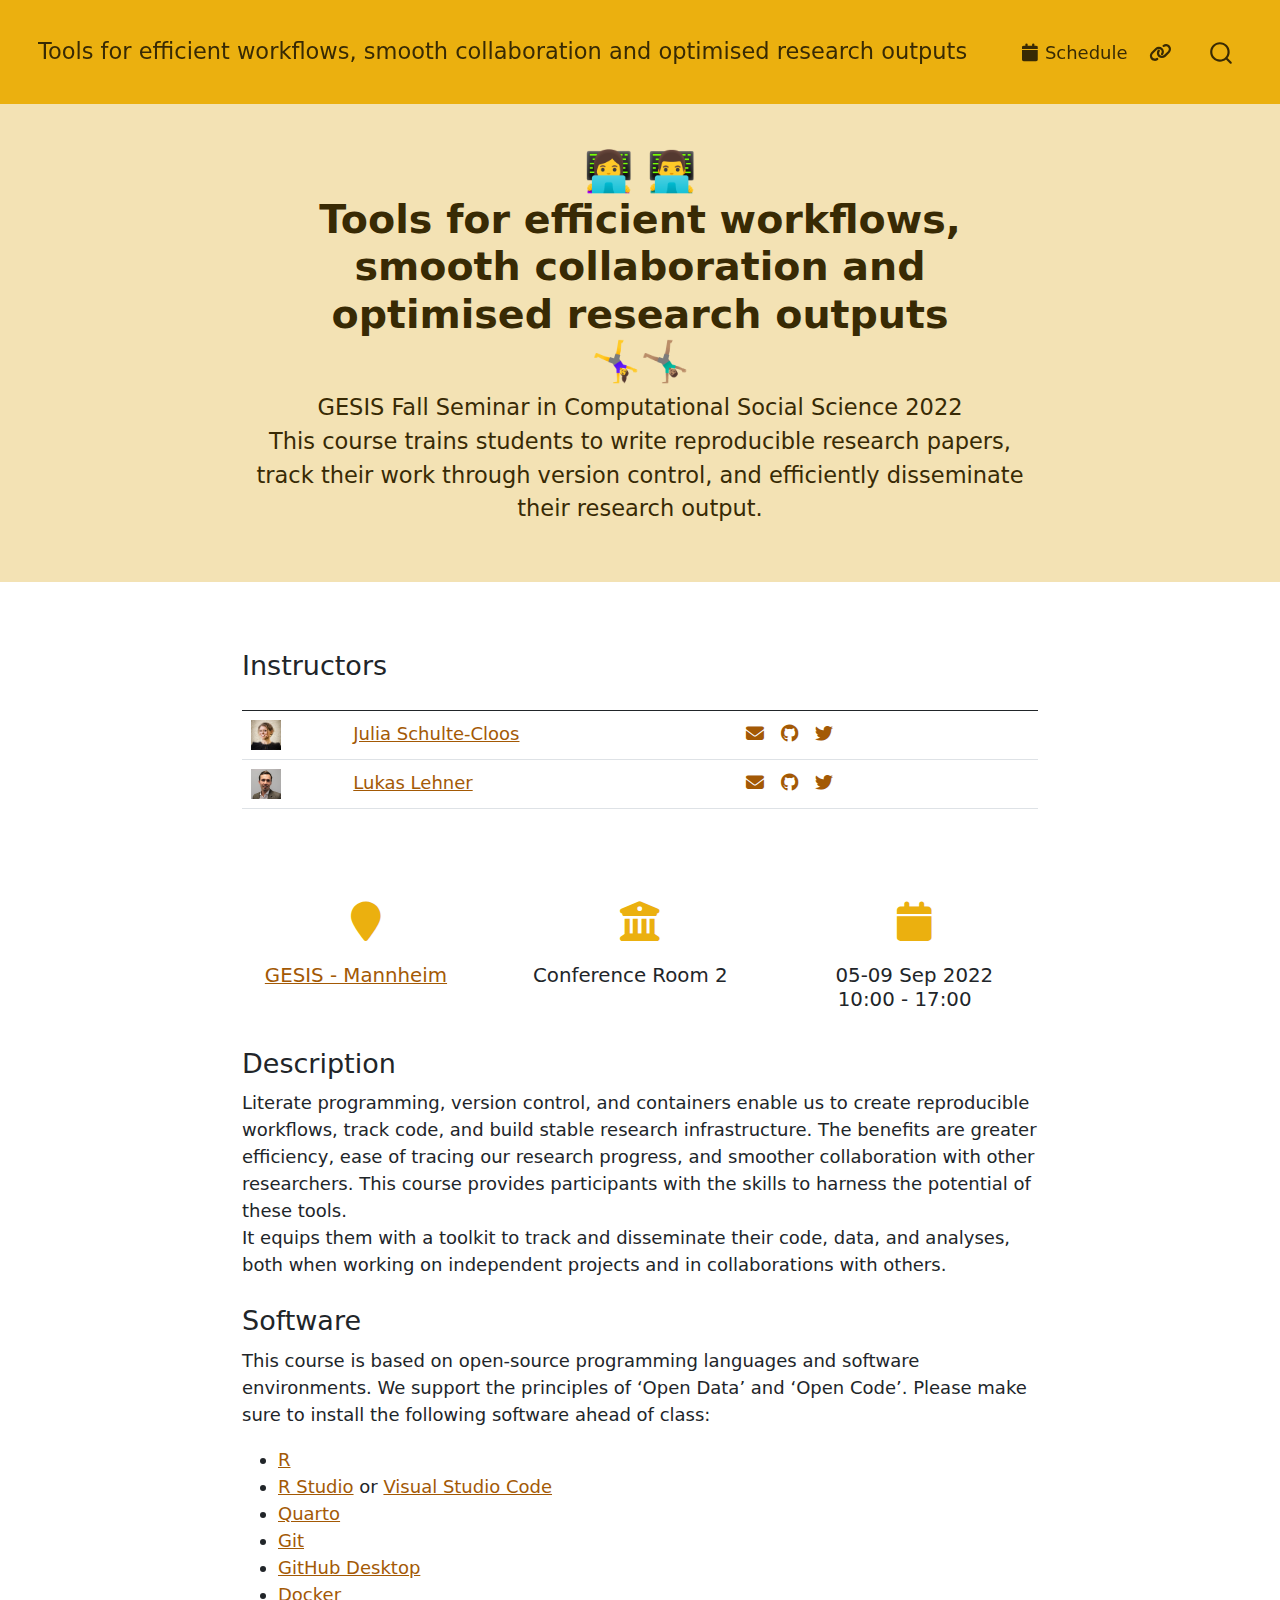
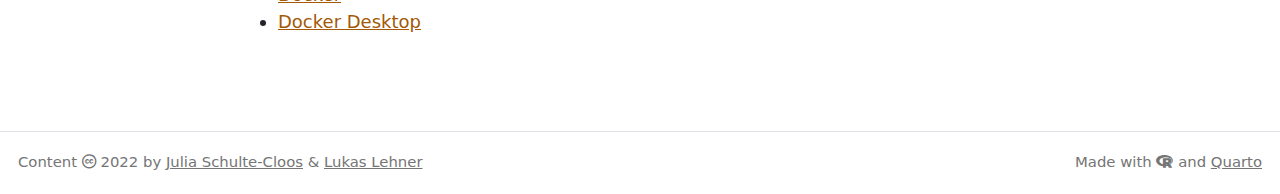
==== docs/index.html @ d8588c0c "Initial setup of course website" ====
<!DOCTYPE html>
<html xmlns="http://www.w3.org/1999/xhtml" lang="en" xml:lang="en"><head>

<meta charset="utf-8">
<meta name="generator" content="quarto-1.0.38">

<meta name="viewport" content="width=device-width, initial-scale=1.0, user-scalable=yes">


<title>Tools for efficient workflows, smooth collaboration and optimised research outputs - 👩‍💻 👨‍💻  Tools for efficient workflows, smooth collaboration and optimised research outputs  🤸‍♀️🤸🏽‍♂️</title>
<style>
code{white-space: pre-wrap;}
span.smallcaps{font-variant: small-caps;}
span.underline{text-decoration: underline;}
div.column{display: inline-block; vertical-align: top; width: 50%;}
div.hanging-indent{margin-left: 1.5em; text-indent: -1.5em;}
ul.task-list{list-style: none;}
</style>


<script src="site_libs/quarto-nav/quarto-nav.js"></script>
<script src="site_libs/clipboard/clipboard.min.js"></script>
<script src="site_libs/quarto-search/autocomplete.umd.js"></script>
<script src="site_libs/quarto-search/fuse.min.js"></script>
<script src="site_libs/quarto-search/quarto-search.js"></script>
<meta name="quarto:offset" content="./">
<link href=".//img/favicon.ico" rel="icon">
<script src="site_libs/quarto-html/quarto.js"></script>
<script src="site_libs/quarto-html/popper.min.js"></script>
<script src="site_libs/quarto-html/tippy.umd.min.js"></script>
<script src="site_libs/quarto-html/anchor.min.js"></script>
<link href="site_libs/quarto-html/tippy.css" rel="stylesheet">
<link href="site_libs/quarto-html/quarto-syntax-highlighting.css" rel="stylesheet" id="quarto-text-highlighting-styles">
<script src="site_libs/bootstrap/bootstrap.min.js"></script>
<link href="site_libs/bootstrap/bootstrap-icons.css" rel="stylesheet">
<link href="site_libs/bootstrap/bootstrap.min.css" rel="stylesheet" id="quarto-bootstrap" data-mode="light">
<link href="site_libs/quarto-contrib/fontawesome6-0.1.0/all.css" rel="stylesheet">
<link href="site_libs/quarto-contrib/fontawesome6-0.1.0/latex-fontsize.css" rel="stylesheet">
<script id="quarto-search-options" type="application/json">{
  "location": "navbar",
  "copy-button": false,
  "collapse-after": 3,
  "panel-placement": "end",
  "type": "overlay",
  "limit": 20,
  "language": {
    "search-no-results-text": "No results",
    "search-matching-documents-text": "matching documents",
    "search-copy-link-title": "Copy link to search",
    "search-hide-matches-text": "Hide additional matches",
    "search-more-match-text": "more match in this document",
    "search-more-matches-text": "more matches in this document",
    "search-clear-button-title": "Clear",
    "search-detached-cancel-button-title": "Cancel",
    "search-submit-button-title": "Submit"
  }
}</script>
<style>
    .quarto-title-block .quarto-title-banner {
      background: #f3e2b4;
    }
    </style>


<link rel="stylesheet" href="styles.css">
<meta property="og:title" content="Tools for efficient workflows, smooth collaboration and optimised research outputs - 👩‍💻 👨‍💻  Tools for efficient workflows, smooth collaboration and optimised research outputs  🤸‍♀️🤸🏽‍♂️">
<meta property="og:description" content="GESIS Fall Seminar in Computational Social Science 2022 This course trains students to write reproducible research papers, track their work through version control, and efficiently disseminate their research output.">
<meta property="og:image" content="https://jschultecloos.github.io/gesis-22-research-infrastructure-tools/img/twitter.png">
<meta property="og:site-name" content="Tools for efficient workflows, smooth collaboration and optimised research outputs">
<meta property="og:locale" content="en_US">
<meta property="og:image:height" content="447">
<meta property="og:image:width" content="800">
<meta name="twitter:title" content="Tools for efficient workflows, smooth collaboration and optimised research outputs - 👩‍💻 👨‍💻  Tools for efficient workflows, smooth collaboration and optimised research outputs  🤸‍♀️🤸🏽‍♂️">
<meta name="twitter:description" content="GESIS Fall Seminar in Computational Social Science 2022 This course trains students to write reproducible research papers, track their work through version control, and efficiently disseminate their research output.">
<meta name="twitter:image" content="https://jschultecloos.github.io/gesis-22-research-infrastructure-tools/img/twitter.png">
<meta name="twitter:creator" content="@jschultecloos">
<meta name="twitter:card" content="summary_large_image">
<meta name="twitter:image-height" content="447">
<meta name="twitter:image-width" content="800">
</head>

<body class="nav-fixed fullcontent">

<div id="quarto-search-results"></div>
  <header id="quarto-header" class="headroom fixed-top">
    <nav class="navbar navbar-expand-lg navbar-dark ">
      <div class="navbar-container container-fluid">
      <a class="navbar-brand" href="./index.html">
    <span class="navbar-title">Tools for efficient workflows, smooth collaboration and optimised research outputs</span>
  </a>
          <button class="navbar-toggler" type="button" data-bs-toggle="collapse" data-bs-target="#navbarCollapse" aria-controls="navbarCollapse" aria-expanded="false" aria-label="Toggle navigation" onclick="if (window.quartoToggleHeadroom) { window.quartoToggleHeadroom(); }">
  <span class="navbar-toggler-icon"></span>
</button>
          <div class="collapse navbar-collapse" id="navbarCollapse">
            <ul class="navbar-nav navbar-nav-scroll ms-auto">
  <li class="nav-item">
    <a class="nav-link" href="./schedule.html"><i class="fa-solid fa-calendar" aria-hidden="true"></i> Schedule</a>
  </li>  
  <li class="nav-item">
    <a class="nav-link" href="https://training.gesis.org/?site=pDetails&amp;child=full&amp;pID=0xB75F899267F14C648AED7D43EBFF3BFB&amp;subID=0x0ECFCCE392F64C7281C5FDE598767F2F"><i class="fa-solid fa-link" aria-hidden="true"></i></a>
  </li>  
</ul>
              <div id="quarto-search" class="" title="Search"></div>
          </div> <!-- /navcollapse -->
      </div> <!-- /container-fluid -->
    </nav>
</header>
<!-- content -->
<header id="title-block-header" class="quarto-title-block default page-columns page-full">
  <div class="quarto-title-banner page-columns page-full">
    <div class="quarto-title column-body">
      <h1 class="title">👩‍💻 👨‍💻 <br> Tools for efficient workflows, smooth collaboration and optimised research outputs <br> 🤸‍♀️🤸🏽‍♂️</h1>
            <p class="subtitle lead">GESIS Fall Seminar in Computational Social Science 2022 <br>This course trains students to write reproducible research papers, track their work through version control, and efficiently disseminate their research output.</p>
                      </div>
  </div>
    
  
  <div class="quarto-title-meta">

      
      
    </div>
    
  
  </header><div id="quarto-content" class="quarto-container page-columns page-rows-contents page-layout-article page-navbar">
<!-- sidebar -->
<!-- margin-sidebar -->
    
<!-- main -->
<main class="content quarto-banner-title-block" id="quarto-document-content">




<section id="instructors" class="level3">
<h3 class="anchored" data-anchor-id="instructors">Instructors</h3>
<table class="table">
<thead>
<tr class="header">
<th><span></span></th>
<th><span></span></th>
<th><span></span></th>
<th><span></span></th>
<th><span></span></th>
</tr>
</thead>
<tbody>
<tr class="odd">
<td><img src="./img/jsc.png" class="img-fluid" width="30"></td>
<td><a href="https://jschultecloos.github.io">Julia Schulte-Cloos</a></td>
<td><a href="mailto:julia.schulte-cloos@eui.eu" title="email"><i class="fa-solid fa-envelope" aria-hidden="true"></i></a> &nbsp; <a href="https://github.com/jschultecloos" title="GitHub"><i class="fa-brands fa-github" aria-hidden="true"></i></a> &nbsp; <a href="https://twitter.com/jschultecloos" title="Twitter"><i class="fa-brands fa-twitter" aria-hidden="true"></i></a></td>
<td></td>
<td></td>
</tr>
<tr class="even">
<td><img src="./img/ll.png" class="img-fluid" width="30"></td>
<td><a href="https://lukaslehner.github.io">Lukas Lehner</a></td>
<td><a href="mailto:lukas.lehner@spi.ox.ac.uk" title="email"><i class="fa-solid fa-envelope" aria-hidden="true"></i></a> &nbsp; <a href="https://github.com/lukaslehner" title="GitHub"><i class="fa-brands fa-github" aria-hidden="true"></i></a> &nbsp; <a href="https://twitter.com/lukasLehner_" title="Twitter"><i class="fa-brands fa-twitter" aria-hidden="true"></i></a></td>
<td></td>
<td></td>
</tr>
</tbody>
</table>
<div class="grid">
<div class="g-col-12 g-col-sm-6 g-col-md-4">
<p><br></p>
<section id="fa-location-pin" class="level1 icon">
<h1 class="icon"><i class="fa-solid fa-location-pin" aria-hidden="true"></i></h1>
<section id="var-course.location" class="level5 center">
<h5 class="center anchored" data-anchor-id="var-course.location"><a href="https://goo.gl/maps/UKUtsYqaqkYZcK23A">GESIS - Mannheim</a></h5>
</section>
</section>
</div>
<div class="g-col-12 g-col-sm-6 g-col-md-4">
<p><br></p>
<section id="fa-university" class="level1 icon">
<h1 class="icon"><i class="fa-solid fa-university" aria-hidden="true"></i></h1>
<section id="var-course.room" class="level5 center">
<h5 class="center anchored" data-anchor-id="var-course.room">Conference Room 2</h5>
</section>
</section>
</div>
<div class="g-col-12 g-col-sm-6 g-col-md-4">
<p><br></p>
<section id="fa-calendar" class="level1 icon">
<h1 class="icon"><i class="fa-solid fa-calendar" aria-hidden="true"></i></h1>
<section id="var-course.time" class="level5 center">
<h5 class="center anchored" data-anchor-id="var-course.time">05-09 Sep 2022 <br>10:00 - 17:00</h5>
</section>
</section>
</div>
</div>
</section>
<section id="description" class="level3">
<h3 class="anchored" data-anchor-id="description">Description</h3>
<p>Literate programming, version control, and containers enable us to create reproducible workflows, track code, and build stable research infrastructure. The benefits are greater efficiency, ease of tracing our research progress, and smoother collaboration with other researchers. This course provides participants with the skills to harness the potential of these tools.<br>
It equips them with a toolkit to track and disseminate their code, data, and analyses, both when working on independent projects and in collaborations with others.</p>
</section>
<section id="software" class="level3">
<h3 class="anchored" data-anchor-id="software">Software</h3>
<p>This course is based on open-source programming languages and software environments. We support the principles of ‘Open Data’ and ‘Open Code’. Please make sure to install the following software ahead of class:</p>
<ul>
<li><a href="https://www.r-project.org/">R</a></li>
<li><a href="https://www.rstudio.com/products/rstudio/download/">R Studio</a> or <a href="https://visualstudio.microsoft.com/downloads/">Visual Studio Code</a></li>
<li><a href="https://quarto.org/docs/download/index.html">Quarto</a></li>
<li><a href="https://git-scm.com/book/en/v2/Getting-Started-Installing-Git">Git</a></li>
<li><a href="https://desktop.github.com/">GitHub Desktop</a></li>
<li><a href="https://docs.docker.com/engine/install/">Docker</a></li>
<li><a href="https://www.docker.com/products/docker-desktop/">Docker Desktop</a></li>
</ul>


</section>

</main> <!-- /main -->
<script id="quarto-html-after-body" type="application/javascript">
window.document.addEventListener("DOMContentLoaded", function (event) {
  const toggleBodyColorMode = (bsSheetEl) => {
    const mode = bsSheetEl.getAttribute("data-mode");
    const bodyEl = window.document.querySelector("body");
    if (mode === "dark") {
      bodyEl.classList.add("quarto-dark");
      bodyEl.classList.remove("quarto-light");
    } else {
      bodyEl.classList.add("quarto-light");
      bodyEl.classList.remove("quarto-dark");
    }
  }
  const toggleBodyColorPrimary = () => {
    const bsSheetEl = window.document.querySelector("link#quarto-bootstrap");
    if (bsSheetEl) {
      toggleBodyColorMode(bsSheetEl);
    }
  }
  toggleBodyColorPrimary();  
  const icon = "";
  const anchorJS = new window.AnchorJS();
  anchorJS.options = {
    placement: 'right',
    icon: icon
  };
  anchorJS.add('.anchored');
  const clipboard = new window.ClipboardJS('.code-copy-button', {
    target: function(trigger) {
      return trigger.previousElementSibling;
    }
  });
  clipboard.on('success', function(e) {
    // button target
    const button = e.trigger;
    // don't keep focus
    button.blur();
    // flash "checked"
    button.classList.add('code-copy-button-checked');
    var currentTitle = button.getAttribute("title");
    button.setAttribute("title", "Copied!");
    setTimeout(function() {
      button.setAttribute("title", currentTitle);
      button.classList.remove('code-copy-button-checked');
    }, 1000);
    // clear code selection
    e.clearSelection();
  });
  function tippyHover(el, contentFn) {
    const config = {
      allowHTML: true,
      content: contentFn,
      maxWidth: 500,
      delay: 100,
      arrow: false,
      appendTo: function(el) {
          return el.parentElement;
      },
      interactive: true,
      interactiveBorder: 10,
      theme: 'quarto',
      placement: 'bottom-start'
    };
    window.tippy(el, config); 
  }
  const noterefs = window.document.querySelectorAll('a[role="doc-noteref"]');
  for (var i=0; i<noterefs.length; i++) {
    const ref = noterefs[i];
    tippyHover(ref, function() {
      let href = ref.getAttribute('href');
      try { href = new URL(href).hash; } catch {}
      const id = href.replace(/^#\/?/, "");
      const note = window.document.getElementById(id);
      return note.innerHTML;
    });
  }
  var bibliorefs = window.document.querySelectorAll('a[role="doc-biblioref"]');
  for (var i=0; i<bibliorefs.length; i++) {
    const ref = bibliorefs[i];
    const cites = ref.parentNode.getAttribute('data-cites').split(' ');
    tippyHover(ref, function() {
      var popup = window.document.createElement('div');
      cites.forEach(function(cite) {
        var citeDiv = window.document.createElement('div');
        citeDiv.classList.add('hanging-indent');
        citeDiv.classList.add('csl-entry');
        var biblioDiv = window.document.getElementById('ref-' + cite);
        if (biblioDiv) {
          citeDiv.innerHTML = biblioDiv.innerHTML;
        }
        popup.appendChild(citeDiv);
      });
      return popup.innerHTML;
    });
  }
});
</script>
</div> <!-- /content -->
<footer class="footer">
  <div class="nav-footer">
    <div class="nav-footer-left">Content <i class="fa-brands fa-creative-commons" aria-hidden="true"></i> 2022 by <a href="https://jschultecloos.github.io">Julia Schulte-Cloos</a> &amp; <a href="https://lukaslehner.github.io">Lukas Lehner</a></div>   
    <div class="nav-footer-right">Made with <i class="fa-brands fa-r-project" aria-hidden="true"></i> and <a href="https://quarto.org/">Quarto</a><br></div>
  </div>
</footer>



</body></html>
---- docs/site_libs/quarto-html/tippy.css ----
.tippy-box[data-animation=fade][data-state=hidden]{opacity:0}[data-tippy-root]{max-width:calc(100vw - 10px)}.tippy-box{position:relative;background-color:#333;color:#fff;border-radius:4px;font-size:14px;line-height:1.4;white-space:normal;outline:0;transition-property:transform,visibility,opacity}.tippy-box[data-placement^=top]>.tippy-arrow{bottom:0}.tippy-box[data-placement^=top]>.tippy-arrow:before{bottom:-7px;left:0;border-width:8px 8px 0;border-top-color:initial;transform-origin:center top}.tippy-box[data-placement^=bottom]>.tippy-arrow{top:0}.tippy-box[data-placement^=bottom]>.tippy-arrow:before{top:-7px;left:0;border-width:0 8px 8px;border-bottom-color:initial;transform-origin:center bottom}.tippy-box[data-placement^=left]>.tippy-arrow{right:0}.tippy-box[data-placement^=left]>.tippy-arrow:before{border-width:8px 0 8px 8px;border-left-color:initial;right:-7px;transform-origin:center left}.tippy-box[data-placement^=right]>.tippy-arrow{left:0}.tippy-box[data-placement^=right]>.tippy-arrow:before{left:-7px;border-width:8px 8px 8px 0;border-right-color:initial;transform-origin:center right}.tippy-box[data-inertia][data-state=visible]{transition-timing-function:cubic-bezier(.54,1.5,.38,1.11)}.tippy-arrow{width:16px;height:16px;color:#333}.tippy-arrow:before{content:"";position:absolute;border-color:transparent;border-style:solid}.tippy-content{position:relative;padding:5px 9px;z-index:1}
---- docs/site_libs/quarto-html/quarto-syntax-highlighting.css ----
/* quarto syntax highlight colors */
:root {
  --quarto-hl-al-color: #ff5555;
  --quarto-hl-an-color: #75715e;
  --quarto-hl-at-color: #f92672;
  --quarto-hl-bn-color: #ae81ff;
  --quarto-hl-bu-color: #66D9EF;
  --quarto-hl-ch-color: #e6db74;
  --quarto-hl-co-color: #75715e;
  --quarto-hl-cv-color: #75715e;
  --quarto-hl-cn-color: #ae81ff;
  --quarto-hl-cf-color: #f92672;
  --quarto-hl-dt-color: #66d9ef;
  --quarto-hl-dv-color: #ae81ff;
  --quarto-hl-do-color: #75715e;
  --quarto-hl-er-color: #ff5555;
  --quarto-hl-ex-color: #a6e22e;
  --quarto-hl-fl-color: #ae81ff;
  --quarto-hl-fu-color: #a6e22e;
  --quarto-hl-im-color: #f92672;
  --quarto-hl-in-color: #f1fa8c;
  --quarto-hl-kw-color: #f92672;
  --quarto-hl-op-color: #f8f8f2;
  --quarto-hl-pp-color: #f92672;
  --quarto-hl-re-color: #75715e;
  --quarto-hl-sc-color: #ae81ff;
  --quarto-hl-ss-color: #e6db74;
  --quarto-hl-st-color: #e6db74;
  --quarto-hl-va-color: #f8f8f2;
  --quarto-hl-vs-color: #e6db74;
  --quarto-hl-wa-color: #ff5555;
}

/* other quarto variables */
:root {
  --quarto-font-monospace: SFMono-Regular, Menlo, Monaco, Consolas, "Liberation Mono", "Courier New", monospace;
}

code span.al {
  font-weight: bold;
  color: #ff5555;
}

code span.an {
  color: #75715e;
}

code span.at {
  color: #f92672;
}

code span.bn {
  color: #ae81ff;
}

code span.bu {
  color: #66D9EF;
}

code span.ch {
  color: #e6db74;
}

code span.co {
  color: #75715e;
}

code span.cv {
  color: #75715e;
}

code span.cn {
  color: #ae81ff;
}

code span.cf {
  color: #f92672;
}

code span.dt {
  font-style: italic;
  color: #66d9ef;
}

code span.dv {
  color: #ae81ff;
}

code span.do {
  color: #75715e;
}

code span.er {
  color: #ff5555;
  text-decoration: underline;
}

code span.ex {
  font-weight: bold;
  color: #a6e22e;
}

code span.fl {
  color: #ae81ff;
}

code span.fu {
  color: #a6e22e;
}

code span.im {
  color: #f92672;
}

code span.in {
  color: #f1fa8c;
}

code span.kw {
  color: #f92672;
}

pre > code.sourceCode > span {
  color: #f8f8f2;
}

code span {
  color: #f8f8f2;
}

code.sourceCode > span {
  color: #f8f8f2;
}

div.sourceCode,
div.sourceCode pre.sourceCode {
  color: #f8f8f2;
}

code span.op {
  color: #f8f8f2;
}

code span.pp {
  color: #f92672;
}

code span.re {
  color: #75715e;
}

code span.sc {
  color: #ae81ff;
}

code span.ss {
  color: #e6db74;
}

code span.st {
  color: #e6db74;
}

code span.va {
  color: #f8f8f2;
}

code span.vs {
  color: #e6db74;
}

code span.wa {
  color: #ff5555;
}

.prevent-inlining {
  content: "</";
}

/*# sourceMappingURL=debc5d5d77c3f9108843748ff7464032.css.map */
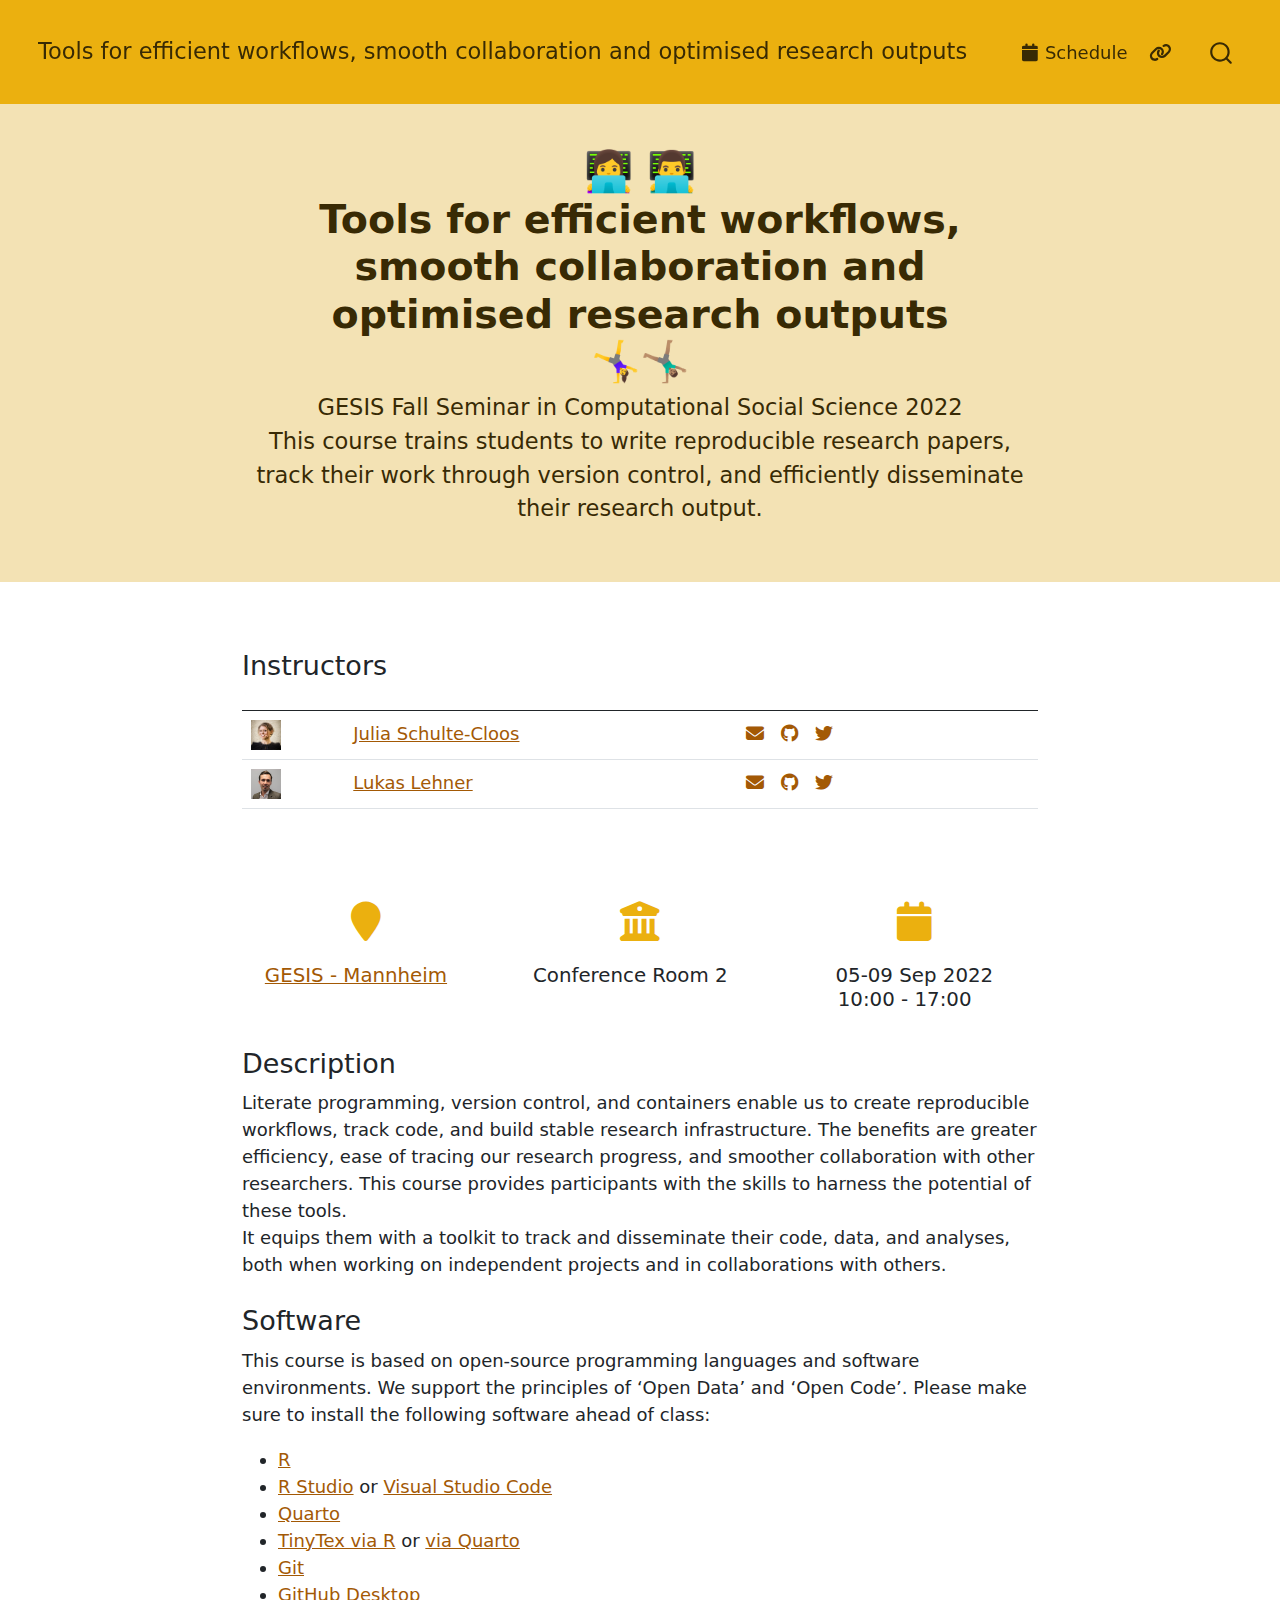
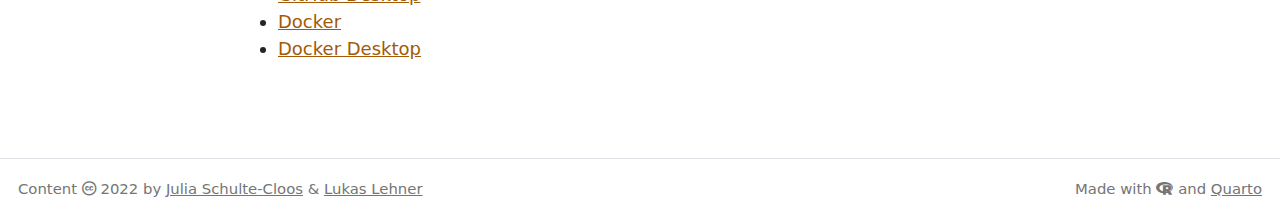
==== commit 16e9515c: "include links to tinytex installation" ====
--- a/docs/index.html
+++ b/docs/index.html
@@ -203,6 +203,7 @@
 <li><a href="https://www.r-project.org/">R</a></li>
 <li><a href="https://www.rstudio.com/products/rstudio/download/">R Studio</a> or <a href="https://visualstudio.microsoft.com/downloads/">Visual Studio Code</a></li>
 <li><a href="https://quarto.org/docs/download/index.html">Quarto</a></li>
+<li><a href="https://bookdown.org/yihui/rmarkdown-cookbook/install-latex.html">TinyTex via R</a> or <a href="https://quarto.org/docs/output-formats/pdf-engine.html#installing-tex">via Quarto</a></li>
 <li><a href="https://git-scm.com/book/en/v2/Getting-Started-Installing-Git">Git</a></li>
 <li><a href="https://desktop.github.com/">GitHub Desktop</a></li>
 <li><a href="https://docs.docker.com/engine/install/">Docker</a></li>
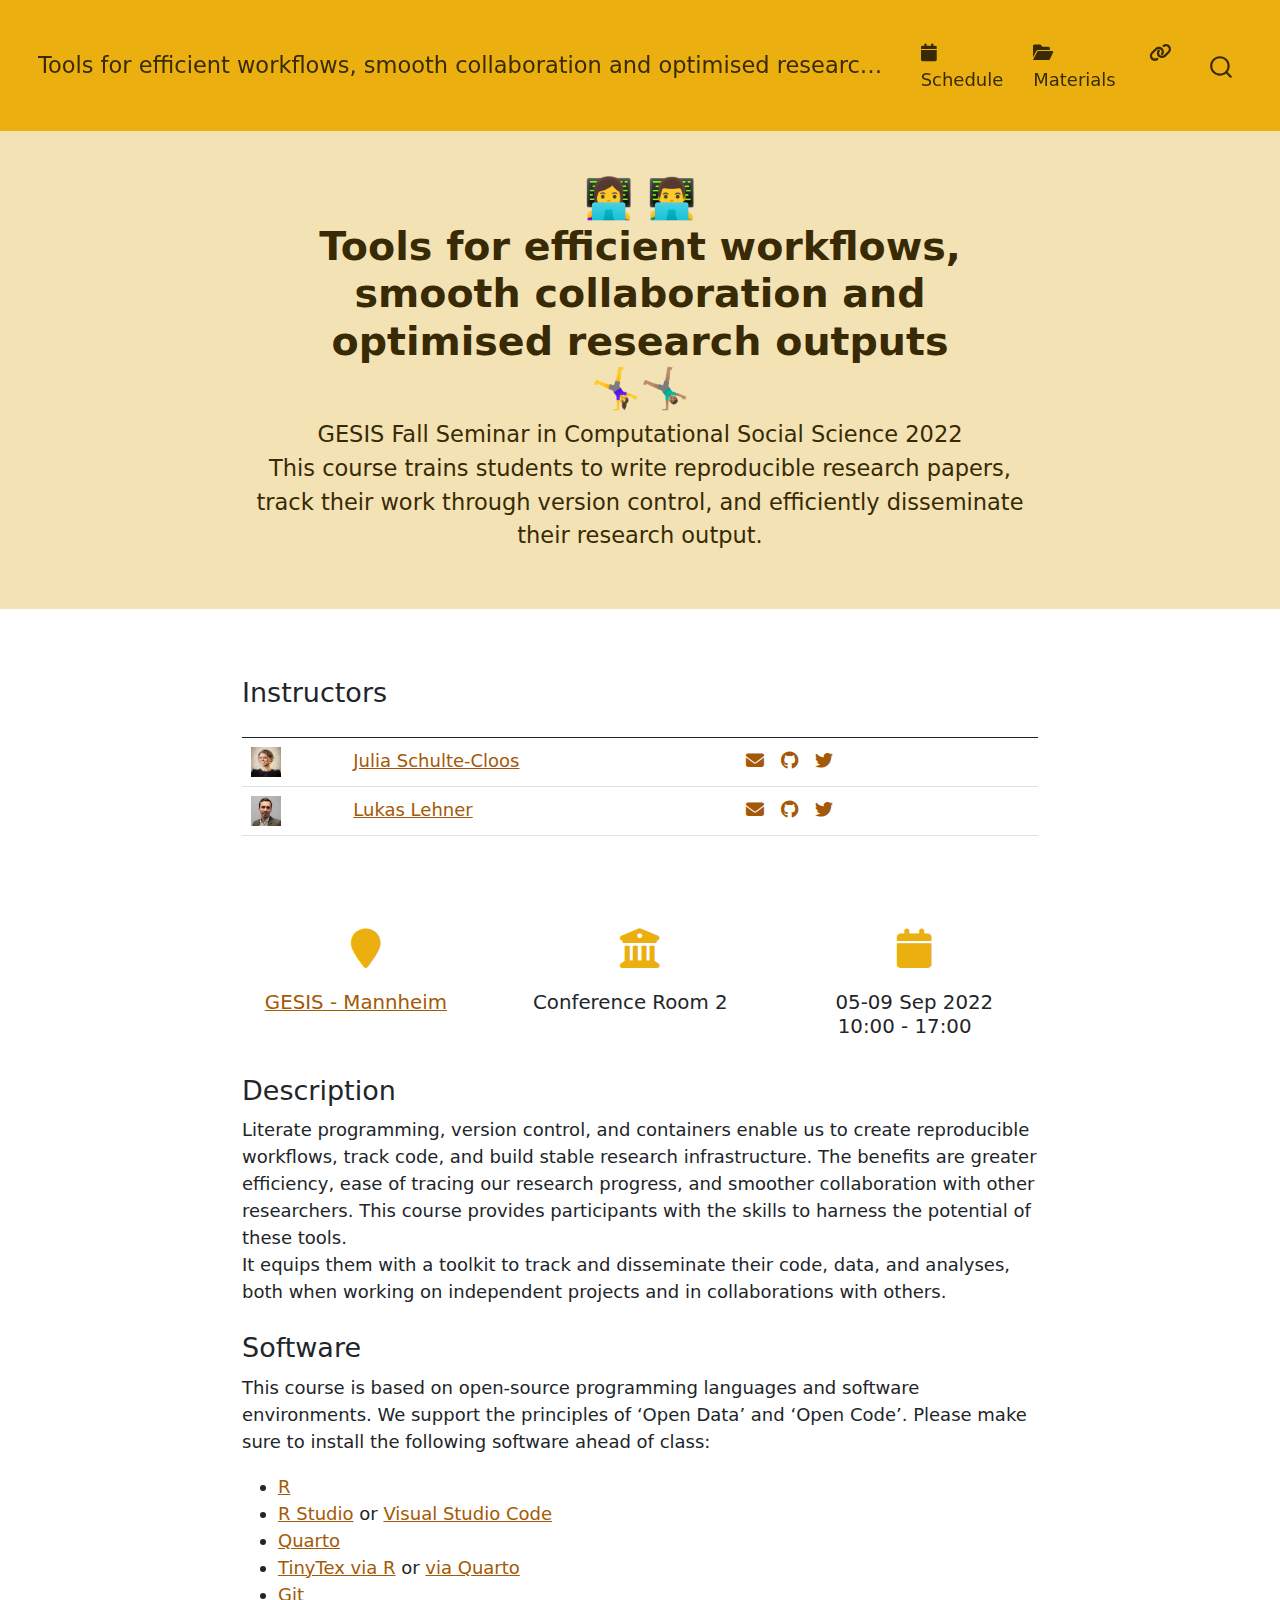
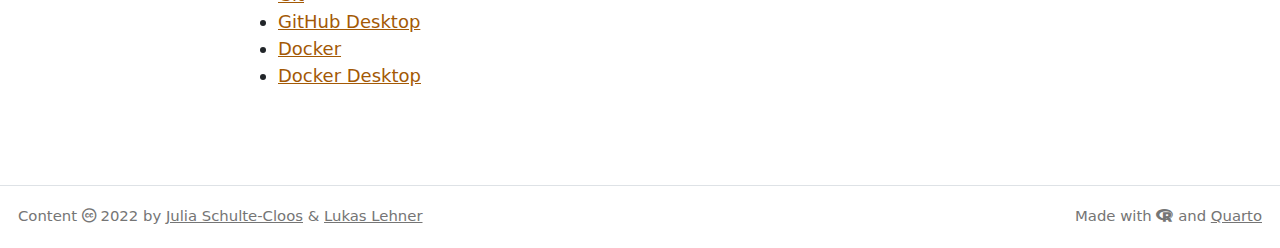
==== commit 209a910b: "add: slides lecture 5" ====
--- a/docs/index.html
+++ b/docs/index.html
@@ -2,7 +2,7 @@
 <html xmlns="http://www.w3.org/1999/xhtml" lang="en" xml:lang="en"><head>
 
 <meta charset="utf-8">
-<meta name="generator" content="quarto-1.0.38">
+<meta name="generator" content="quarto-1.0.35">
 
 <meta name="viewport" content="width=device-width, initial-scale=1.0, user-scalable=yes">
 
@@ -55,6 +55,15 @@
     "search-submit-button-title": "Submit"
   }
 }</script>
+<script async="" src="https://www.googletagmanager.com/gtag/js?id=G-6K7S7YCCQL"></script>
+
+<script type="text/javascript">
+
+window.dataLayer = window.dataLayer || [];
+function gtag(){dataLayer.push(arguments);}
+gtag('js', new Date());
+gtag('config', 'G-6K7S7YCCQL', { 'anonymize_ip': true});
+</script>
 <style>
     .quarto-title-block .quarto-title-banner {
       background: #f3e2b4;
@@ -95,6 +104,9 @@
             <ul class="navbar-nav navbar-nav-scroll ms-auto">
   <li class="nav-item">
     <a class="nav-link" href="./schedule.html"><i class="fa-solid fa-calendar" aria-hidden="true"></i> Schedule</a>
+  </li>  
+  <li class="nav-item">
+    <a class="nav-link" href="./materials.html"><i class="fa-solid fa-folder-open" aria-hidden="true"></i> Materials</a>
   </li>  
   <li class="nav-item">
     <a class="nav-link" href="https://training.gesis.org/?site=pDetails&amp;child=full&amp;pID=0xB75F899267F14C648AED7D43EBFF3BFB&amp;subID=0x0ECFCCE392F64C7281C5FDE598767F2F"><i class="fa-solid fa-link" aria-hidden="true"></i></a>
--- a/docs/styles.css
+++ b/docs/styles.css
@@ -34,4 +34,9 @@
 
 a {
 	color: #a35905;
-  }+  }
+
+.sidebar nav[role="doc-toc"] ul > li > a.active {
+border-left: 1px solid #a35905;
+color: #ebb00f !important;
+}  